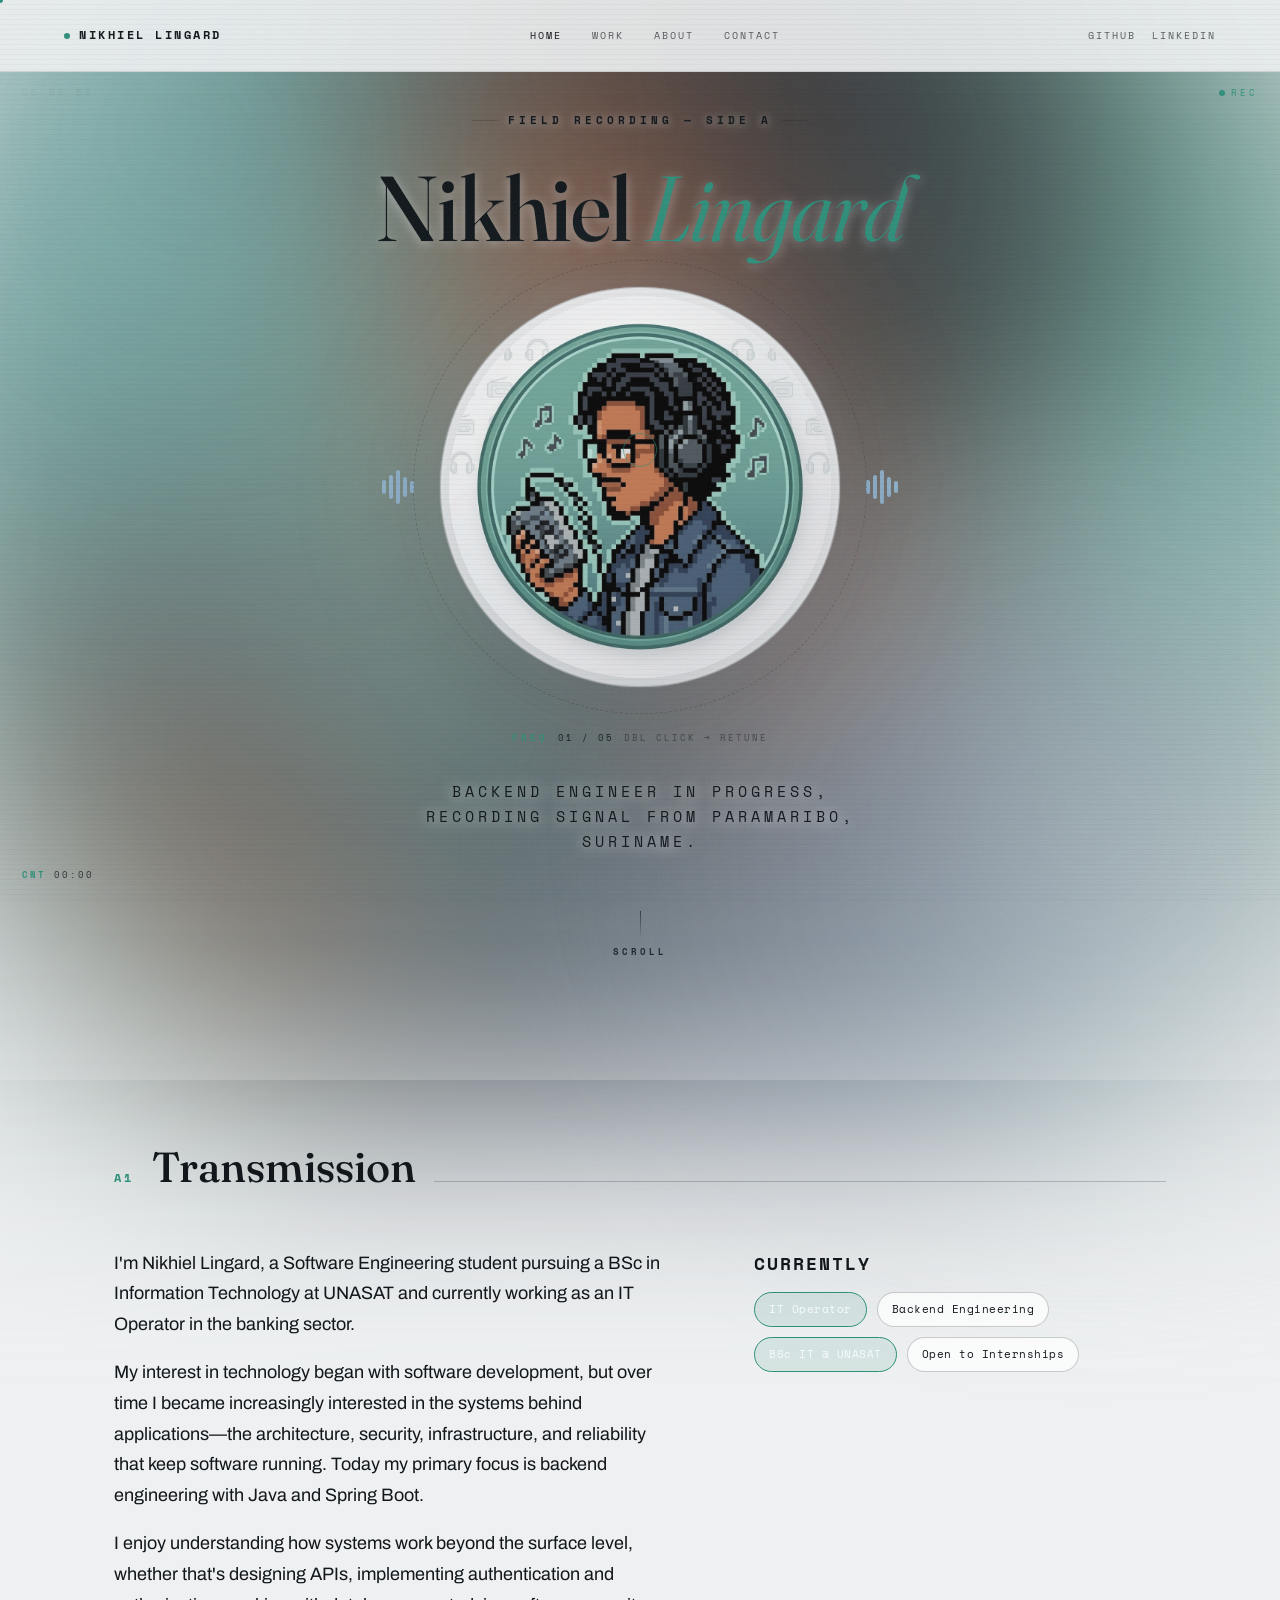
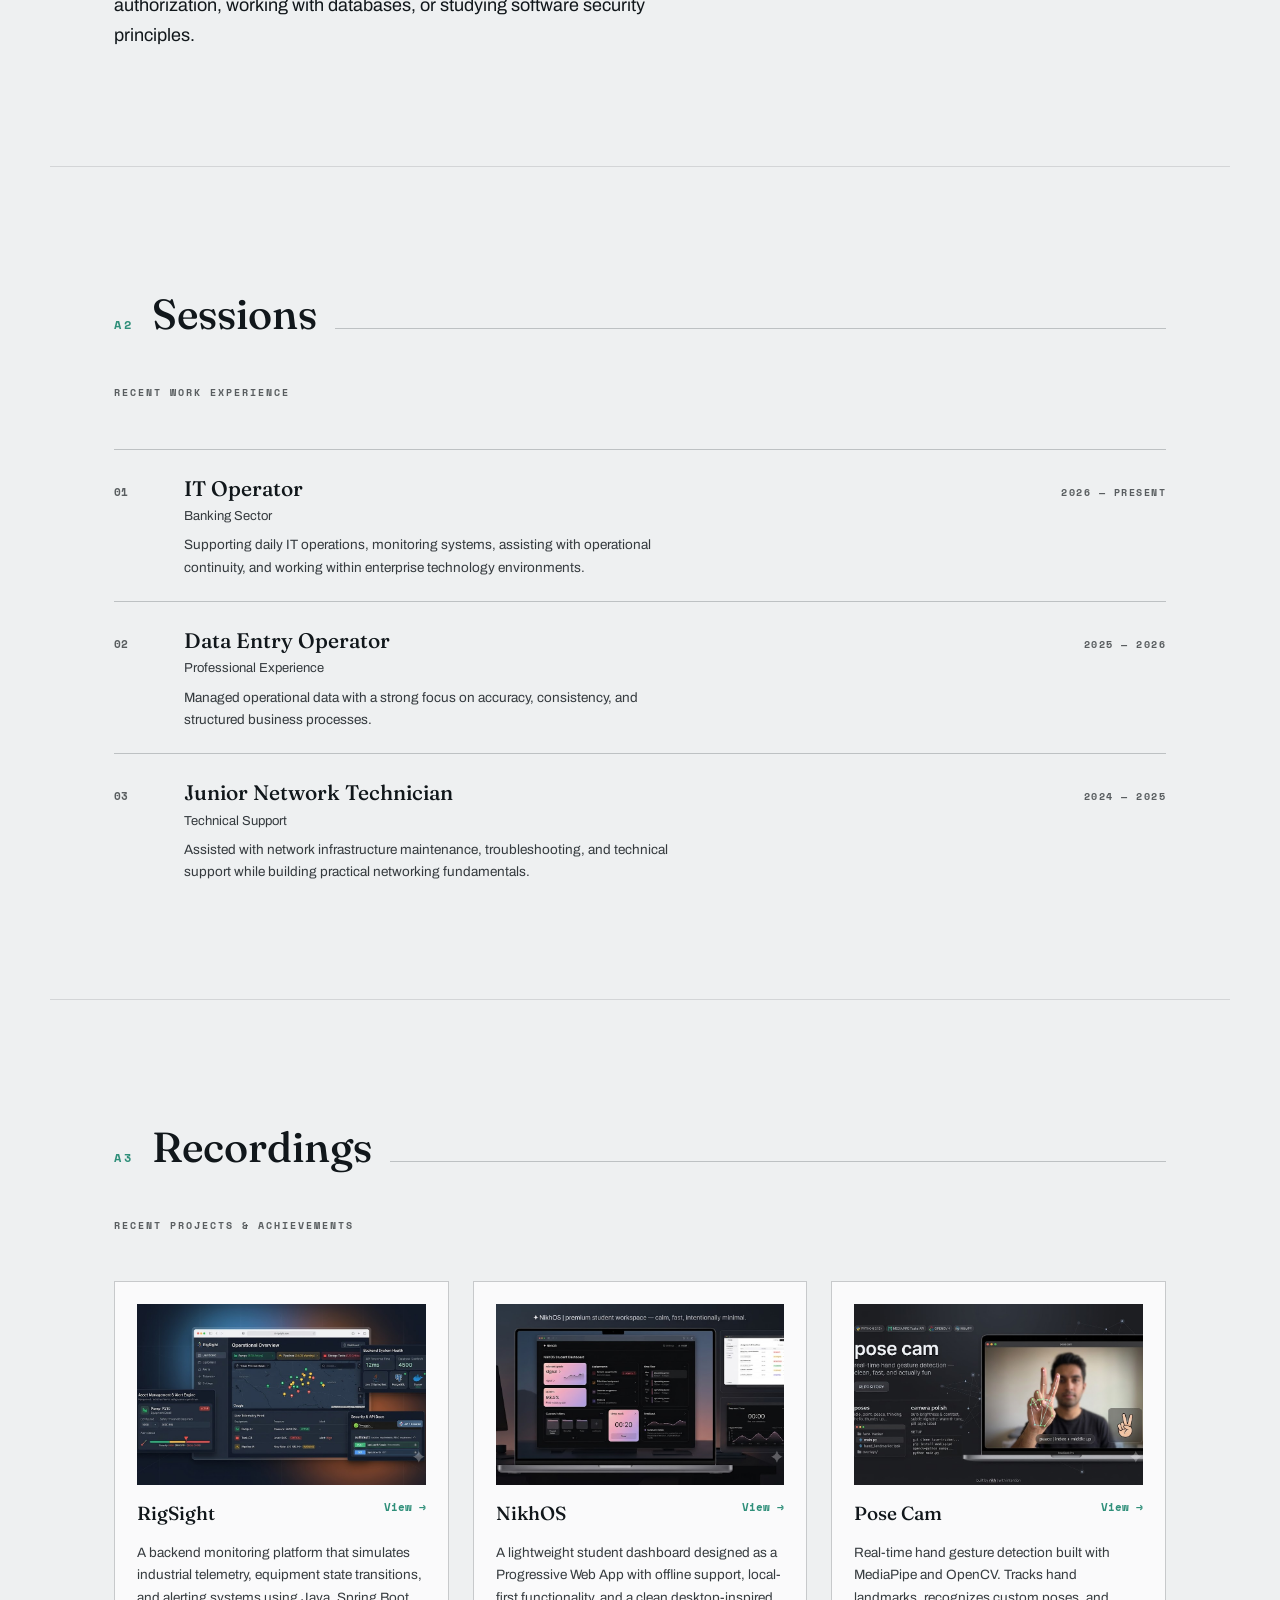
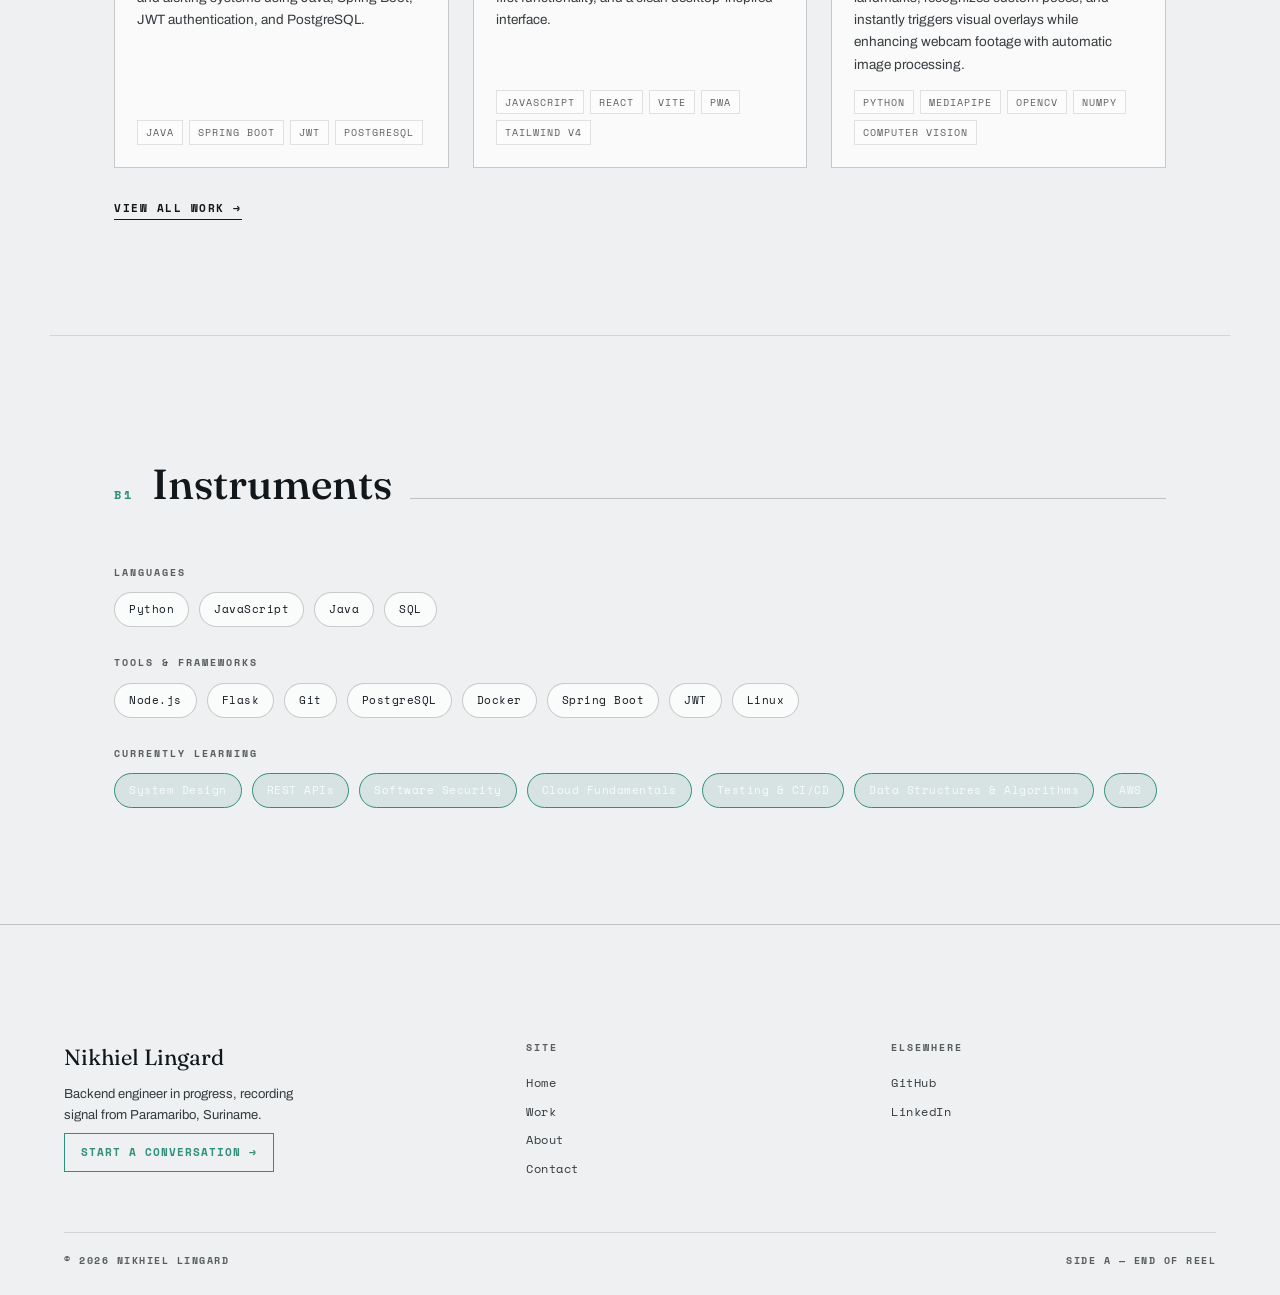
==== index.html @ 2adb82eb "Portfolio v2" ====
<!DOCTYPE html>
<html lang="en">
<head>
  <meta charset="UTF-8" />
  <meta name="viewport" content="width=device-width, initial-scale=1.0" />

  <title>Nikhiel Lingard — Backend Engineer in Progress</title>

  <meta
    name="description"
    content="Portfolio of Nikhiel Lingard — backend engineer in progress, based in Paramaribo, Suriname."
  />

  <!-- Fonts -->
  <link rel="preconnect" href="https://fonts.googleapis.com">
  <link rel="preconnect" href="https://fonts.gstatic.com" crossorigin>

  <link
    href="https://fonts.googleapis.com/css2?family=Fraunces:ital,opsz,wght@0,9..144,350;0,9..144,480;0,9..144,560;1,9..144,400&family=Archivo:wght@400;500;600&family=Space+Mono:wght@400;700&display=swap"
    rel="stylesheet"
  >

  <link rel="icon" type="image/png" href="./img/favicon.png">
  <link rel="icon" href="./img/favicon.ico" sizes="any">
  <link rel="apple-touch-icon" href="./img/favicon.png">

  <meta name="theme-color" content="#2F8F7A">

  <link rel="stylesheet" href="css/main.css">
</head>

<body>

  <!-- Atmosphere -->
  <div class="bg"></div>
  <div class="mist"></div>
  <div class="grain"></div>
  <div class="scanlines"></div>

  <!-- ========================================================
       NAVIGATION
       ======================================================== -->

  <header class="top-panel" id="top-panel">

    <a href="./index.html" class="wordmark" aria-label="Go to homepage">
      <span class="dot"></span>
      Nikhiel Lingard
    </a>

    <nav class="links">
      <a href="index.html" class="active">Home</a>
      <a href="work.html">Work</a>
      <a href="about.html">About</a>
      <a href="contact.html">Contact</a>
    </nav>

    <div class="socials">
      <a
        href="https://github.com/Nikhcodes/"
        target="_blank"
        rel="noopener"
      >
        GitHub
      </a>

      <a
        href="https://www.linkedin.com/in/nikhiel-lingard/"
        target="_blank"
        rel="noopener"
      >
        LinkedIn
      </a>
    </div>

    <button
      class="nav-toggle"
      id="nav-toggle"
      aria-label="Toggle navigation menu"
      aria-expanded="false"
    >
      <span></span>
      <span></span>
    </button>

  </header>


  <!-- ========================================================
       MAIN
       ======================================================== -->

  <main>

    <!-- ======================================================
         HERO
         ====================================================== -->

    <section class="hero">

      <p class="hero-eyebrow">
        Field Recording — Side A
      </p>

      <h1 class="hero-title">
        Nikhiel <em>Lingard</em>
      </h1>

      <div class="hero-stage">

        <!-- Music -->
        <audio id="bg-music" loop preload="metadata">
          <source src="music/music1.mp3" type="audio/mpeg">
        </audio>

        <!-- Floating notes -->
        <div class="music-notes" aria-hidden="true">
          <span class="note">♪</span>
          <span class="note">♫</span>
          <span class="note">♩</span>
          <span class="note">♪</span>
          <span class="note">♫</span>
        </div>

        <!-- Left waveform -->
        <div class="wave left" aria-hidden="true">
          <span></span>
          <span></span>
          <span></span>
          <span></span>
          <span></span>
        </div>

        <!-- Portrait -->
        <div class="hero-frame">
          <div
            class="hero-image"
            role="button"
            tabindex="0"
            aria-label="Play or pause music. Double click to change track."
          ></div>
        </div>

        <!-- Right waveform -->
        <div class="wave right" aria-hidden="true">
          <span></span>
          <span></span>
          <span></span>
          <span></span>
          <span></span>
        </div>

      </div>


      <!-- Frequency indicator -->
      <div class="freq-indicator">

        <span class="freq-label">
          FREQ
        </span>

        <span
          class="freq-value"
          id="freq-value"
        >
          01 / 03
        </span>

        <span class="freq-hint">
          dbl click → retune
        </span>

      </div>


      <p class="hero-sub">
        Backend engineer in progress, recording signal from
        Paramaribo, Suriname.
      </p>


      <a href="#transmission" class="scroll-cue">
        <span class="line"></span>
        Scroll
      </a>

    </section>


    <!-- ======================================================
         A1 — TRANSMISSION
         ====================================================== -->

    <section
      class="reel-section reveal"
      id="transmission"
    >

      <div class="reel-head">

        <span class="reel-num">
          A1
        </span>

        <h2 class="reel-title">
          Transmission
        </h2>

        <span class="rule"></span>

      </div>


      <div class="intro-grid">

        <div class="intro-copy">

          <p>
            I'm Nikhiel Lingard, a Software Engineering student
            pursuing a BSc in Information Technology at UNASAT and
            currently working as an IT Operator in the banking sector.
          </p>

          <p>
            My interest in technology began with software development,
            but over time I became increasingly interested in the systems
            behind applications—the architecture, security, infrastructure,
            and reliability that keep software running. Today my primary
            focus is backend engineering with Java and Spring Boot.
          </p>

          <p>
            I enjoy understanding how systems work beyond the surface
            level, whether that's designing APIs, implementing authentication
            and authorization, working with databases, or studying software
            security principles.
          </p>

        </div>


        <div class="current-status">

          <p class="role-label">
            Currently
          </p>

          <div class="chip-row">

            <span class="chip is-tape">
              IT Operator
            </span>

            <span class="chip">
              Backend Engineering
            </span>

            <span class="chip is-tape">
              BSc IT @ UNASAT
            </span>

            <span class="chip">
              Open to Internships
            </span>

          </div>

        </div>

      </div>

    </section>


    <!-- ======================================================
         A2 — SESSIONS
         ====================================================== -->

    <section
      class="reel-section reveal"
      id="sessions"
    >

      <div class="reel-head">

        <span class="reel-num">
          A2
        </span>

        <h2 class="reel-title">
          Sessions
        </h2>

        <span class="rule"></span>

      </div>

      <p class="reel-lede">
        Recent work experience
      </p>


      <!-- Experience 01 -->

      <div class="session-row">

        <span class="session-code">
          01
        </span>

        <div>

          <h3 class="session-role">
            IT Operator
          </h3>

          <p class="session-org">
            Banking Sector
          </p>

          <p class="session-desc">
            Supporting daily IT operations, monitoring systems,
            assisting with operational continuity, and working
            within enterprise technology environments.
          </p>

        </div>

        <span class="session-meta">
          2026 — Present
        </span>

      </div>


      <!-- Experience 02 -->

      <div class="session-row">

        <span class="session-code">
          02
        </span>

        <div>

          <h3 class="session-role">
            Data Entry Operator
          </h3>

          <p class="session-org">
            Professional Experience
          </p>

          <p class="session-desc">
            Managed operational data with a strong focus on
            accuracy, consistency, and structured business processes.
          </p>

        </div>

        <span class="session-meta">
          2025 — 2026
        </span>

      </div>


      <!-- Experience 03 -->

      <div class="session-row">

        <span class="session-code">
          03
        </span>

        <div>

          <h3 class="session-role">
            Junior Network Technician
          </h3>

          <p class="session-org">
            Technical Support
          </p>

          <p class="session-desc">
            Assisted with network infrastructure maintenance,
            troubleshooting, and technical support while building
            practical networking fundamentals.
          </p>

        </div>

        <span class="session-meta">
          2024 — 2025
        </span>

      </div>

    </section>


    <!-- ======================================================
         A3 — RECORDINGS
         ====================================================== -->

    <section
      class="reel-section reveal"
      id="recordings"
    >

      <div class="reel-head">

        <span class="reel-num">
          A3
        </span>

        <h2 class="reel-title">
          Recordings
        </h2>

        <span class="rule"></span>

      </div>

      <p class="reel-lede">
        Recent projects &amp; achievements
      </p>


      <div class="project-grid">


        <!-- RigSight -->

        <article class="project-card">

          <div class="project-thumb">
            <img
              src="img/rigsight.jpg"
              alt="RigSight project"
              loading="lazy"
            >
          </div>

          <div class="project-top">

            <h3 class="project-title">
              RigSight
            </h3>

            <a
              href="work.html"
              class="project-link"
            >
              View →
            </a>

          </div>

          <p class="project-desc">
            A backend monitoring platform that simulates industrial
            telemetry, equipment state transitions, and alerting
            systems using Java, Spring Boot, JWT authentication,
            and PostgreSQL.
          </p>

          <div class="project-stack">

            <span>Java</span>
            <span>Spring Boot</span>
            <span>JWT</span>
            <span>PostgreSQL</span>

          </div>

        </article>


        <!-- NikhOS -->

        <article class="project-card">

          <div class="project-thumb">
            <img
              src="img/nikhos.jpg"
              alt="NikhOS project"
              loading="lazy"
            >
          </div>

          <div class="project-top">

            <h3 class="project-title">
              NikhOS
            </h3>

            <a
              href="work.html"
              class="project-link"
            >
              View →
            </a>

          </div>

          <p class="project-desc">
            A lightweight student dashboard designed as a Progressive
            Web App with offline support, local-first functionality,
            and a clean desktop-inspired interface.
          </p>

          <div class="project-stack">

            <span>JavaScript</span>
            <span>React</span>
            <span>Vite</span>
            <span>PWA</span>
            <span>Tailwind v4</span>

          </div>

        </article>


        <!-- Pose Cam -->

        <article class="project-card">

          <div class="project-thumb">
            <img
              src="img/posecam.jpg"
              alt="Pose Cam project"
              loading="lazy"
            >
          </div>

          <div class="project-top">

            <h3 class="project-title">
              Pose Cam
            </h3>

            <a
              href="work.html"
              class="project-link"
            >
              View →
            </a>

          </div>

          <p class="project-desc">
            Real-time hand gesture detection built with MediaPipe
            and OpenCV. Tracks hand landmarks, recognizes custom
            poses, and instantly triggers visual overlays while
            enhancing webcam footage with automatic image processing.
          </p>

          <div class="project-stack">

            <span>Python</span>
            <span>MediaPipe</span>
            <span>OpenCV</span>
            <span>NumPy</span>
            <span>Computer Vision</span>

          </div>

        </article>

      </div>


      <a
        href="work.html"
        class="view-all"
      >
        View all work →
      </a>

    </section>


    <!-- ======================================================
         B1 — INSTRUMENTS
         ====================================================== -->

    <section
      class="reel-section reveal"
      id="instruments"
    >

      <div class="reel-head">

        <span class="reel-num">
          B1
        </span>

        <h2 class="reel-title">
          Instruments
        </h2>

        <span class="rule"></span>

      </div>


      <div class="skill-group">

        <h4>
          Languages
        </h4>

        <div class="chip-row">

          <span class="chip">Python</span>
          <span class="chip">JavaScript</span>
          <span class="chip">Java</span>
          <span class="chip">SQL</span>

        </div>

      </div>


      <div class="skill-group">

        <h4>
          Tools &amp; Frameworks
        </h4>

        <div class="chip-row">

          <span class="chip">Node.js</span>
          <span class="chip">Flask</span>
          <span class="chip">Git</span>
          <span class="chip">PostgreSQL</span>
          <span class="chip">Docker</span>
          <span class="chip">Spring Boot</span>
          <span class="chip">JWT</span>
          <span class="chip">Linux</span>

        </div>

      </div>


      <div class="skill-group">

        <h4>
          Currently Learning
        </h4>

        <div class="chip-row">

          <span class="chip is-tape">
            System Design
          </span>

          <span class="chip is-tape">
            REST APIs
          </span>

          <span class="chip is-tape">
            Software Security
          </span>

          <span class="chip is-tape">
            Cloud Fundamentals
          </span>

          <span class="chip is-tape">
            Testing &amp; CI/CD
          </span>

          <span class="chip is-tape">
            Data Structures &amp; Algorithms
          </span>

          <span class="chip is-tape">
            AWS
          </span>

        </div>

      </div>

    </section>

  </main>


  <!-- ========================================================
       FOOTER
       ======================================================== -->

  <footer class="site-footer">

    <div class="footer-grid">

      <div>

        <p class="footer-brand">
          Nikhiel Lingard
        </p>

        <p class="footer-tagline">
          Backend engineer in progress, recording signal from
          Paramaribo, Suriname.
        </p>

        <a
          href="contact.html"
          class="footer-cta"
        >
          Start a conversation →
        </a>

      </div>


      <div class="footer-col">

        <h5>
          Site
        </h5>

        <a href="index.html">Home</a>
        <a href="work.html">Work</a>
        <a href="about.html">About</a>
        <a href="contact.html">Contact</a>

      </div>


      <div class="footer-col">

        <h5>
          Elsewhere
        </h5>

        <a
          href="https://github.com/Nikhcodes/"
          target="_blank"
          rel="noopener"
        >
          GitHub
        </a>

        <a
          href="https://www.linkedin.com/in/nikhiel-lingard/"
          target="_blank"
          rel="noopener"
        >
          LinkedIn
        </a>

      </div>

    </div>


    <div class="footer-fine">

      <span>
        © 2026 Nikhiel Lingard
      </span>

      <span>
        Side A — End of Reel
      </span>

    </div>

  </footer>


  <script src="js/main.js"></script>

</body>
</html>
---- css/main.css ----
/* ============================================================
   NIKHIEL LINGARD — PORTFOLIO
   "Field Recordings"

   Shared design system + Home page styling.
   ============================================================ */


/* ============================================================
   1. RESET
   ============================================================ */

*,
*::before,
*::after {
  margin: 0;
  padding: 0;
  box-sizing: border-box;
}

html {
  scroll-behavior: smooth;
}

@media (prefers-reduced-motion: reduce) {

  html {
    scroll-behavior: auto;
  }

  *,
  *::before,
  *::after {
    animation-duration: 0.01ms !important;
    animation-iteration-count: 1 !important;
    transition-duration: 0.01ms !important;
    scroll-behavior: auto !important;
  }

}


/* ============================================================
   2. DESIGN TOKENS
   ============================================================ */

:root {

  --paper: #EEF0F1;
  --paper-deep: #E3E7E9;

  --paper-glass: rgba(238, 240, 241, 0.92);

  --ink: #11171B;
--ink-soft: rgba(17, 23, 27, 0.84);
--ink-faint: rgba(17, 23, 27, 0.68);

  --fog: #B7C4CC;

  --haze: #8FB0C9;
  --haze-soft: rgba(143, 176, 201, 0.20);

  --tape: #2F8F7A;
  --tape-soft: rgba(47, 143, 122, 0.12);

  --line: rgba(22, 28, 32, 0.12);
  --line-strong: rgba(22, 28, 32, 0.22);

  --ink-inverse: #F7FAFC;
  --ink-inverse-soft: #DCE6EE;
  --ink-inverse-faint: #B8C6D3;

  --f-display: 'Fraunces', 'Georgia', serif;
  --f-body: 'Archivo', 'Helvetica Neue', sans-serif;
  --f-mono: 'Space Mono', 'Courier New', monospace;

  --gutter: clamp(20px, 5vw, 64px);
  --section-y: clamp(56px, 9vw, 116px);

  --nav-h: 72px;

  --content-w: 1180px;
}


/* ============================================================
   3. BASE
   ============================================================ */

body {

  font-family: var(--f-body);

  color: var(--ink);

  background: var(--paper);

  overflow-x: hidden;

  line-height: 1.55;

  -webkit-font-smoothing: antialiased;
}

img {

  max-width: 100%;

  display: block;
}

a {

  color: inherit;

  text-decoration: none;
}

::selection {

  background: var(--haze);

  color: var(--ink);
}

a:focus-visible,
button:focus-visible,
input:focus-visible,
textarea:focus-visible {

  outline: 2px solid var(--tape);

  outline-offset: 3px;
}


/* ============================================================
   4. ATMOSPHERE
   ============================================================ */

.grain {

  position: fixed;

  inset: -30px;

  z-index: 200;

  pointer-events: none;

  opacity: 0.055;

  background-image: url("data:image/svg+xml,<svg xmlns='http://www.w3.org/2000/svg' width='200' height='200'><filter id='n'><feTurbulence type='fractalNoise' baseFrequency='0.88' numOctaves='4' stitchTiles='stitch'/><feColorMatrix type='saturate' values='0'/></filter><rect width='100%25' height='100%25' filter='url(%23n)'/></svg>");

  background-size: 180px 180px;

  animation: grain-shift 0.3s steps(4) infinite;
}

@keyframes grain-shift {

  0% {
    transform: translate(0, 0);
  }

  25% {
    transform: translate(-9px, 7px);
  }

  50% {
    transform: translate(7px, -9px);
  }

  75% {
    transform: translate(-5px, 11px);
  }

}


.scanlines {

  position: fixed;

  inset: 0;

  z-index: 199;

  pointer-events: none;

  background:
    repeating-linear-gradient(
      to bottom,
      transparent 0px,
      transparent 4px,
      rgba(0, 0, 0, 0.022) 4px,
      rgba(0, 0, 0, 0.022) 5px
    );
}


.bg {

  position: fixed;

  inset: 0;

  z-index: 0;

  background: url("../img/hero.jpg");

  background-size: cover;

  background-position: center;

  filter:
    blur(90px)
    brightness(0.94)
    saturate(0.9);

  transform: scale(1.4);
}


.mist {

  position: fixed;

  inset: -20%;

  z-index: 1;

  pointer-events: none;
}

.mist::before,
.mist::after {

  content: "";

  position: absolute;

  width: 70%;
  height: 70%;

  border-radius: 50%;

  filter: blur(70px);
}

.mist::before {

  top: -10%;
  left: -10%;

  background:
    radial-gradient(
      circle,
      var(--haze-soft) 0%,
      transparent 70%
    );

  animation: drift-a 38s ease-in-out infinite alternate;
}

.mist::after {

  bottom: -15%;
  right: -10%;

  background:
    radial-gradient(
      circle,
      rgba(238, 240, 241, 0.5) 0%,
      transparent 70%
    );

  animation: drift-b 46s ease-in-out infinite alternate;
}

.mist {
  background:
    linear-gradient(
      180deg,
      rgba(238, 240, 241, 0.10),
      rgba(238, 240, 241, 0.22)
    );
}

@keyframes drift-a {

  0% {
    transform: translate(0, 0) scale(1);
  }

  100% {
    transform: translate(6%, 4%) scale(1.08);
  }

}

@keyframes drift-b {

  0% {
    transform: translate(0, 0) scale(1);
  }

  100% {
    transform: translate(-5%, -6%) scale(1.05);
  }

}


/* ============================================================
   5. NAVIGATION
   ============================================================ */

.top-panel {

  position: fixed;

  top: 0;
  left: 0;

  width: 100%;

  height: var(--nav-h);

  display: flex;

  justify-content: space-between;

  align-items: center;

  padding: 0 var(--gutter);

  background: var(--paper-glass);

  backdrop-filter: blur(20px) saturate(1.1);

  border-bottom: 1px solid var(--line);

  z-index: 100;
}

.top-panel .wordmark {

  font-family: var(--f-mono);

  font-weight: 700;

  font-size: 12px;

  letter-spacing: 2.5px;

  text-transform: uppercase;

  display: flex;

  align-items: center;

  gap: 9px;
}

.top-panel .wordmark .dot {

  width: 6px;
  height: 6px;

  border-radius: 50%;

  background: var(--tape);

  flex-shrink: 0;
}


.top-panel nav.links {

  display: flex;

  gap: 30px;
}


.top-panel .socials {

  display: flex;

  gap: 16px;
}


.top-panel .links a,
.top-panel .socials a {

  font-family: var(--f-mono);

  font-size: 10px;

  letter-spacing: 2px;

  text-transform: uppercase;

  opacity: 0.68;

  transition: opacity 0.2s ease;

  position: relative;
}


.top-panel .links a::after {

  content: "";

  position: absolute;

  left: 0;

  bottom: -4px;

  width: 100%;

  height: 1px;

  background: var(--tape);

  transform: scaleX(0);

  transform-origin: left;

  transition: transform 0.25s ease;
}


.top-panel .links a:hover,
.top-panel .links a.active,
.top-panel .socials a:hover {

  opacity: 1;
}


.top-panel .links a:hover::after,
.top-panel .links a.active::after {

  transform: scaleX(1);
}


/* Mobile button */

.nav-toggle {

  display: none;

  width: 34px;
  height: 34px;

  background: none;

  border: none;

  cursor: pointer;

  position: relative;

  z-index: 101;
}

.nav-toggle span {

  position: absolute;

  left: 6px;
  right: 6px;

  height: 1px;

  background: var(--ink);

  transition:
    transform 0.25s ease,
    opacity 0.25s ease;
}

.nav-toggle span:nth-child(1) {
  top: 13px;
}

.nav-toggle span:nth-child(2) {
  top: 20px;
}

.nav-toggle.open span:nth-child(1) {

  transform:
    translateY(7px)
    rotate(45deg);
}

.nav-toggle.open span:nth-child(2) {

  transform:
    translateY(-7px)
    rotate(-45deg);
}


/* ============================================================
   6. HERO
   ============================================================ */

.hero {

  position: relative;

  z-index: 5;

  min-height: 100svh;

  display: flex;

  flex-direction: column;

  align-items: center;

  justify-content: center;

  gap: clamp(20px, 3vw, 34px);

  padding:
    calc(var(--nav-h) + 40px)
    var(--gutter)
    60px;

  text-align: center;
}


.hero-eyebrow,
.hero-sub {

  font-family: var(--f-mono);

  font-size: 11px;

  font-weight: 700;

  letter-spacing: 4px;

  text-transform: uppercase;

  color: var(--ink);

  display: flex;

  align-items: center;

  gap: 10px;

  text-shadow:
    0 1px 8px rgba(238, 240, 241, 0.65),
    0 1px 2px rgba(22, 28, 32, 0.10);
}


.hero-eyebrow::before,
.hero-eyebrow::after {

  content: "";

  width: 26px;

  height: 1px;

  background: var(--line-strong);
}


.hero-title {

  font-family: var(--f-display);

  font-weight: 480;

  font-size: clamp(40px, 8vw, 92px);

  line-height: 0.98;

  letter-spacing: -0.01em;

  color: var(--ink);

  text-shadow:
    0 2px 12px rgba(238, 240, 241, 0.45),
    0 1px 2px rgba(22, 28, 32, 0.12);
}


.hero-title em {

  font-style: italic;

  font-weight: 350;

  color: var(--tape);
}


/* ============================================================
   HERO STAGE
   ============================================================ */

.hero-stage {

  position: relative;

  display: flex;

  align-items: center;

  justify-content: center;

  gap: clamp(10px, 3vw, 26px);
}


.hero-frame {

  width: clamp(200px, 34vw, 400px);

  height: clamp(200px, 34vw, 400px);

  background: rgba(255, 255, 255, 0.92);

  backdrop-filter: blur(40px) saturate(0.6);

  border-radius: 50%;

  border: 1px solid var(--line-strong);

  position: relative;

  flex-shrink: 0;

  box-shadow:
    0 0 1px rgba(255, 255, 255, 0.9),
    0 0 50px rgba(143, 176, 201, 0.14),
    0 0 130px rgba(143, 176, 201, 0.08);
}


.hero-frame::before {

  content: "";

  position: absolute;

  inset: -70px;

  border-radius: 50%;

  z-index: -1;

  background:
    radial-gradient(
      circle,
      rgba(143,176,201,0.32) 0%,
      rgba(143,176,201,0.14) 40%,
      transparent 72%
    );

  filter: blur(55px);
}


.hero-image {

  cursor: pointer;

  position: absolute;

  inset: 8px;

  background-image: url("../img/hero.jpg");

  background-size: cover;

  background-position: center;

  border-radius: 50%;

  filter:
    saturate(0.7)
    contrast(0.92);

  box-shadow:
    0 30px 90px rgba(22, 28, 32, 0.22);

  transition:
    filter 0.15s ease,
    transform 0.15s ease;
}

.hero-image:hover {

  transform: scale(1.008);
}


/* ============================================================
   WAVEFORM
   ============================================================ */

.wave {

  display: flex;

  align-items: center;

  gap: 3px;
}

.wave span {

  width: 4px;

  border-radius: 2px;

  background: var(--haze);

  animation:
    sound 1.2s infinite ease-in-out;
}

.wave span:nth-child(1) {

  height: 14px;

  animation-delay: 0s;
}

.wave span:nth-child(2) {

  height: 24px;

  animation-delay: 0.1s;
}

.wave span:nth-child(3) {

  height: 34px;

  animation-delay: 0.2s;
}

.wave span:nth-child(4) {

  height: 20px;

  animation-delay: 0.3s;
}

.wave span:nth-child(5) {

  height: 12px;

  animation-delay: 0.4s;
}


@keyframes sound {

  0%,
  100% {

    transform: scaleY(0.45);

    opacity: 0.5;
  }

  50% {

    transform: scaleY(1.5);

    opacity: 1;
  }

}


@media (max-width: 640px) {

  .wave {
    display: none;
  }

}


/* ============================================================
   FLOATING MUSIC NOTES
   ============================================================ */

.music-notes {

  position: absolute;

  inset: -60px;

  pointer-events: none;

  z-index: 10;
}

.music-notes .note {

  position: absolute;

  font-size: 16px;

  color: var(--tape);

  opacity: 0;

  animation:
    float-note 6s infinite ease-in-out;

  filter: blur(0.2px);
}


.music-notes .note:nth-child(1) {

  left: 10%;
  top: 70%;

  animation-delay: 0s;
}

.music-notes .note:nth-child(2) {

  left: 25%;
  top: 20%;

  animation-delay: 1s;
}

.music-notes .note:nth-child(3) {

  left: 50%;
  top: 80%;

  animation-delay: 2s;
}

.music-notes .note:nth-child(4) {

  left: 70%;
  top: 25%;

  animation-delay: 3s;
}

.music-notes .note:nth-child(5) {

  left: 85%;
  top: 60%;

  animation-delay: 4s;
}


@keyframes float-note {

  0% {

    transform:
      translateY(20px)
      scale(0.9);

    opacity: 0;
  }

  25% {

    opacity: 0.6;
  }

  50% {

    transform:
      translateY(-20px)
      scale(1.05);

    opacity: 0.9;
  }

  100% {

    transform:
      translateY(-60px)
      scale(1.2);

    opacity: 0;
  }

}


/* ============================================================
   FREQUENCY
   ============================================================ */

.freq-indicator {

  margin-top: 10px;

  font-family: var(--f-mono);

  font-size: 9px;

  letter-spacing: 2px;

  text-transform: uppercase;

  color: var(--ink-soft);

  display: flex;

  align-items: center;

  gap: 10px;

  justify-content: center;

  opacity: 0.9;
}


.freq-label {

  color: var(--tape);

  letter-spacing: 3px;

  font-weight: 700;
}


.freq-value {

  color: var(--ink);
}


.freq-hint {

  opacity: 0.65;
}


@media (max-width: 640px) {

  .freq-hint {
    display: none;
  }

}


/* ============================================================
   HERO SUBTITLE
   ============================================================ */

.hero-sub {

  max-width: 480px;

  font-size: 15px;

  line-height: 1.65;

  font-weight: 500;

  color: var(--ink);

  text-shadow:
    0 1px 14px rgba(238, 240, 241, 0.9);
}


/* ============================================================
   SCROLL CUE
   ============================================================ */

.scroll-cue {

  margin-top: clamp(10px, 2vw, 24px);

  display: flex;

  flex-direction: column;

  align-items: center;

  gap: 8px;

  font-family: var(--f-mono);

  font-size: 9px;

  font-weight: 700;

  letter-spacing: 3px;

  text-transform: uppercase;

  color: var(--ink-soft);
}


.scroll-cue .line {

  width: 1px;

  height: 26px;

  background:
    linear-gradient(
      to bottom,
      var(--ink-faint),
      transparent
    );

  animation:
    cue-pulse 2s ease-in-out infinite;
}


@keyframes cue-pulse {

  0%,
  100% {

    transform: scaleY(0.7);

    opacity: 0.5;
  }

  50% {

    transform: scaleY(1);

    opacity: 1;
  }

}


/* ============================================================
   VHS OVERLAYS
   ============================================================ */

.vhs-timestamp {

  position: fixed;

  top: calc(var(--nav-h) + 14px);

  left: 22px;

  font-family: var(--f-mono);

  font-size: 9px;

  letter-spacing: 3px;

  color: var(--ink-faint);

  z-index: 50;

  pointer-events: none;

  mix-blend-mode: difference;

  opacity: 0.6;
}


.rec-indicator {

  position: fixed;

  top: calc(var(--nav-h) + 14px);

  right: 22px;

  display: flex;

  align-items: center;

  gap: 6px;

  font-family: var(--f-mono);

  font-size: 9px;

  letter-spacing: 3px;

  color: var(--tape);

  z-index: 50;

  text-transform: uppercase;
}


.rec-dot {

  width: 6px;
  height: 6px;

  border-radius: 50%;

  background: var(--tape);

  animation:
    rec-blink 2.2s ease-in-out infinite;
}


@keyframes rec-blink {

  0%,
  100% {
    opacity: 1;
  }

  46%,
  54% {
    opacity: 0.08;
  }

}


@media (max-width: 640px) {

  .vhs-timestamp,
  .rec-indicator {
    display: none;
  }

}


/* ============================================================
   SECTION SCAFFOLDING
   ============================================================ */

.reel-section {

  position: relative;

  z-index: 5;

  max-width: var(--content-w);

  margin: 0 auto;

  padding:
    var(--section-y)
    var(--gutter);
}


.reel-section + .reel-section {

  border-top: 1px solid var(--line);
}


.reel-head {

  display: flex;

  align-items: baseline;

  gap: 18px;

  margin-bottom:
    clamp(28px, 5vw, 48px);
}


.reel-num {

  font-family: var(--f-mono);

  font-size: 12px;

  font-weight: 700;

  letter-spacing: 3px;

  color: var(--tape);

  flex-shrink: 0;
}


.reel-title {

  font-family: var(--f-display);

  font-weight: 500;

  font-size:
    clamp(26px, 3.6vw, 42px);

  color: var(--ink);
}


.reel-head .rule {

  flex: 1;

  height: 1px;

  background: var(--line-strong);
}


.reel-lede {

  font-family: var(--f-mono);

  font-size: 10px;

  font-weight: 700;

  letter-spacing: 2px;

  text-transform: uppercase;

  color: var(--ink-faint);

  margin-top: -10px;

  margin-bottom:
    clamp(28px, 5vw, 48px);
}


/* ============================================================
   REVEAL
   ============================================================ */

.reveal {

  opacity: 0;

  transform: translateY(22px);

  transition:
    opacity 0.7s ease,
    transform 0.7s ease;
}


.reveal.is-visible {

  opacity: 1;

  transform: translateY(0);
}


/* ============================================================
   TRANSMISSION
   ============================================================ */

.intro-grid {

  display: grid;

  grid-template-columns: 1.4fr 1fr;

  gap:
    clamp(32px, 5vw, 72px);

  align-items: start;
}


.intro-grid p {

  font-size:
    clamp(15px, 1.6vw, 18px);

  line-height: 1.7;

  color: var(--ink);

  max-width: 56ch;
}


.intro-grid p + p {

  margin-top: 18px;
}


.role-label {

  font-family: var(--f-mono);

  font-size: 10px;

  font-weight: 700;

  letter-spacing: 2px;

  text-transform: uppercase;

  color: var(--ink-faint);

  margin-bottom: 14px;
}


.chip-row {

  display: flex;

  flex-wrap: wrap;

  gap: 10px;
}


.chip {

  font-family: var(--f-mono);

  font-size: 11px;

  letter-spacing: 0.5px;

  padding: 8px 14px;

  border: 1px solid var(--line-strong);

  border-radius: 100px;

  color: var(--ink);

  background:
    rgba(255, 255, 255, 0.72);

  white-space: nowrap;
}


.chip.is-tape {

  border-color: var(--tape);

  color: var(--ink-inverse);

  background: var(--tape-soft);
}


@media (max-width: 820px) {

  .intro-grid {
    grid-template-columns: 1fr;
  }

}


/* ============================================================
   SESSIONS
   ============================================================ */

.session-row {

  display: grid;

  grid-template-columns: 48px 1fr auto;

  gap: 22px;

  align-items: baseline;

  padding: 22px 0;

  border-top: 1px solid var(--line-strong);
}


.session-row:last-child {

  padding-bottom: 0;
}


.session-code {

  font-family: var(--f-mono);

  font-size: 11px;

  font-weight: 700;

  color: var(--ink-faint);
}


.session-role {

  font-family: var(--f-display);

  font-size:
    clamp(17px, 2vw, 21px);

  font-weight: 500;

  color: var(--ink);
}


.session-org {

  font-family: var(--f-body);

  font-size: 13px;

  color: var(--ink-soft);

  margin-top: 2px;
}


.session-desc {

  font-size: 13.5px;

  line-height: 1.65;

  color: var(--ink-soft);

  margin-top: 8px;

  max-width: 64ch;
}


.session-meta {

  font-family: var(--f-mono);

  font-size: 10px;

  font-weight: 700;

  letter-spacing: 1.5px;

  text-transform: uppercase;

  color: var(--ink-faint);

  white-space: nowrap;
}


@media (max-width: 640px) {

  .session-row {

    grid-template-columns: 1fr;

    gap: 6px;
  }

  .session-meta {

    order: -1;
  }

}


/* ============================================================
   RECORDINGS
   ============================================================ */

.project-grid {

  display: grid;

  grid-template-columns:
    repeat(
      auto-fit,
      minmax(260px, 1fr)
    );

  gap: 24px;
}


.project-card {

  position: relative;

  border: 1px solid var(--line-strong);

  background:
    rgba(255, 255, 255, 0.68);

  padding: 22px;

  display: flex;

  flex-direction: column;

  gap: 14px;

  transition:
    border-color 0.25s ease,
    transform 0.25s ease,
    background 0.25s ease,
    box-shadow 0.25s ease;
}


.project-card:hover {

  border-color: var(--haze);

  background:
    rgba(255, 255, 255, 0.88);

  transform: translateY(-4px);

  box-shadow:
    0 16px 40px rgba(22, 28, 32, 0.08);
}


.project-thumb {

  position: relative;

  overflow: hidden;

  background:
    linear-gradient(
      135deg,
      var(--paper-deep),
      var(--fog)
    );
}


.project-thumb img {

  width: 100%;

  aspect-ratio: 16 / 10;

  object-fit: cover;

  display: block;

  transition:
    transform 0.4s ease,
    filter 0.4s ease;
}


.project-card:hover
.project-thumb img {

  transform: scale(1.025);

  filter:
    saturate(0.9)
    contrast(1.02);
}


.project-top {

  display: flex;

  justify-content: space-between;

  align-items: flex-start;

  gap: 12px;
}


.project-title {

  font-family: var(--f-display);

  font-size: 19px;

  font-weight: 500;

  color: var(--ink);
}


.project-link {

  font-family: var(--f-mono);

  font-size: 11px;

  font-weight: 700;

  color: var(--tape);

  flex-shrink: 0;

  transition:
    transform 0.2s ease;

  display: inline-block;
}


.project-card:hover
.project-link {

  transform: translateX(3px);
}


.project-desc {

  font-size: 13.5px;

  line-height: 1.65;

  color: var(--ink-soft);

  flex: 1;
}


.project-stack {

  display: flex;

  flex-wrap: wrap;

  gap: 6px;
}


.project-stack span {

  font-family: var(--f-mono);

  font-size: 9.5px;

  letter-spacing: 1px;

  text-transform: uppercase;

  color: var(--ink-faint);

  border: 1px solid var(--line);

  padding: 4px 8px;

  background:
    rgba(255, 255, 255, 0.35);
}


.view-all {

  margin-top: 32px;

  display: inline-flex;

  align-items: center;

  gap: 8px;

  font-family: var(--f-mono);

  font-size: 11px;

  font-weight: 700;

  letter-spacing: 1.5px;

  text-transform: uppercase;

  color: var(--ink);

  border-bottom: 1px solid var(--ink);

  padding-bottom: 2px;

  transition:
    gap 0.2s ease,
    color 0.2s ease,
    border-color 0.2s ease;
}


.view-all:hover {

  gap: 13px;

  color: var(--tape);

  border-color: var(--tape);
}


/* ============================================================
   INSTRUMENTS
   ============================================================ */

.skill-group + .skill-group {

  margin-top: 28px;
}


.skill-group h4 {

  font-family: var(--f-mono);

  font-size: 10px;

  font-weight: 700;

  letter-spacing: 2px;

  text-transform: uppercase;

  color: var(--ink-faint);

  margin-bottom: 12px;
}


/* ============================================================
   FOOTER
   ============================================================ */

.site-footer {

  position: relative;

  z-index: 5;

  border-top: 1px solid var(--line-strong);

  background: var(--paper-glass);

  backdrop-filter: blur(20px);

  padding:
    var(--section-y)
    var(--gutter)
    28px;
}


.footer-grid {

  max-width: var(--content-w);

  margin: 0 auto;

  display: grid;

  grid-template-columns:
    1.3fr 1fr 1fr;

  gap: 40px;
}


.footer-brand {

  font-family: var(--f-display);

  font-size: 22px;

  margin-bottom: 10px;
}


.footer-tagline {

  font-size: 13px;

  line-height: 1.6;

  color: var(--ink-soft);

  max-width: 34ch;
}


.footer-col h5 {

  font-family: var(--f-mono);

  font-size: 10px;

  font-weight: 700;

  letter-spacing: 2px;

  text-transform: uppercase;

  color: var(--ink-faint);

  margin-bottom: 14px;
}


.footer-col a {

  display: block;

  font-family: var(--f-mono);

  font-size: 12px;

  letter-spacing: 0.5px;

  color: var(--ink-soft);

  padding: 5px 0;

  transition:
    color 0.2s ease,
    padding-left 0.2s ease;
}


.footer-col a:hover {

  color: var(--tape);

  padding-left: 4px;
}


.footer-cta {

  display: inline-flex;

  align-items: center;

  gap: 8px;

  font-family: var(--f-mono);

  font-size: 11px;

  font-weight: 700;

  letter-spacing: 1px;

  text-transform: uppercase;

  color: var(--tape);

  border: 1px solid var(--tape);

  padding: 10px 16px;

  margin-top: 8px;

  transition:
    background 0.2s ease,
    color 0.2s ease;
}


.footer-cta:hover {

  background: var(--tape);

  color: var(--paper);
}


.footer-fine {

  max-width: var(--content-w);

  margin: 48px auto 0;

  padding-top: 20px;

  border-top: 1px solid var(--line);

  display: flex;

  justify-content: space-between;

  flex-wrap: wrap;

  gap: 10px;

  font-family: var(--f-mono);

  font-size: 9.5px;

  font-weight: 700;

  letter-spacing: 1.5px;

  text-transform: uppercase;

  color: var(--ink-faint);
}


@media (max-width: 820px) {

  .footer-grid {

    grid-template-columns: 1fr;

    gap: 28px;
  }

}


/* ============================================================
   MOBILE NAV
   ============================================================ */

@media (max-width: 760px) {

  .nav-toggle {

    display: block;
  }


  .top-panel .socials {

    display: none;
  }


  .top-panel .links {

    position: fixed;

    inset: 0;

    height: 100svh;

    width: 100%;

    background: var(--paper);

    flex-direction: column;

    align-items: center;

    justify-content: center;

    gap: 28px;

    z-index: 99;

    opacity: 0;

    pointer-events: none;

    transform: translateY(-8px);

    transition:
      opacity 0.3s ease,
      transform 0.3s ease;
  }


  .top-panel.nav-open .links {

    opacity: 1;

    pointer-events: auto;

    transform: translateY(0);
  }


  .top-panel .links a {

    font-size: 16px;

    opacity: 0.75;
  }

}


/* ============================================================
   MOBILE READABILITY
   ============================================================ */

@media (max-width: 600px) {

  .hero {

    padding-top:
      calc(var(--nav-h) + 30px);

    padding-bottom: 45px;

    gap: 22px;
  }


  .hero-eyebrow {

    font-size: 9px;

    letter-spacing: 2.5px;
  }


  .hero-title {

    font-size:
      clamp(42px, 14vw, 68px);
  }


  .hero-sub {

    max-width: 340px;

    font-size: 14px;

    line-height: 1.65;
  }


  .reel-section {

    padding:
      70px
      var(--gutter);
  }


  .reel-head {

    gap: 12px;
  }


  .reel-title {

    font-size: 30px;
  }


  .intro-grid p {

    font-size: 15px;

    line-height: 1.7;
  }


  .project-card {

    padding: 18px;
  }


  .project-desc {

    font-size: 13px;

    line-height: 1.65;
  }


  .chip {

    font-size: 10px;

    padding:
      7px 11px;
  }


  .outro-grid {
    grid-template-columns: 1fr;
  }

}


/* ============================================================
   7. SIGNATURE INTERACTION LAYER
   New for this pass: a CRT power-on flash, a custom tape-reel
   cursor, a scroll-driven tape counter, chromatic "tracking
   error" glitches, magnetic CTAs, and staggered reveals — all
   tied to the existing Field Recordings / VHS concept.
   ============================================================ */

/* ---- CRT boot flash (plays once, removes itself) ---- */

.crt-boot {

  position: fixed;

  inset: 0;

  z-index: 500;

  pointer-events: none;

  background: var(--ink);

  transform-origin: center;

  animation: crt-on 0.7s cubic-bezier(0.4, 0, 0.2, 1) forwards;
}

@keyframes crt-on {

  0% {
    opacity: 1;
    transform: scaleY(1);
  }

  55% {
    opacity: 1;
    transform: scaleY(0.01);
  }

  100% {
    opacity: 0;
    transform: scaleY(0.01);
  }

}


/* ---- Custom cursor ---- */

.cursor-dot,
.cursor-ring {

  position: fixed;

  top: 0;
  left: 0;

  pointer-events: none;

  z-index: 400;

  will-change: transform;
}

.cursor-dot {

  width: 6px;
  height: 6px;

  margin: -3px 0 0 -3px;

  border-radius: 50%;

  background: var(--tape);
}

.cursor-ring {

  width: 34px;
  height: 34px;

  margin: -17px 0 0 -17px;

  border-radius: 50%;

  border: 1px solid var(--tape);

  opacity: 0.55;

  transition:
    width 0.2s ease,
    height 0.2s ease,
    margin 0.2s ease,
    opacity 0.2s ease,
    border-color 0.2s ease;
}

.cursor-ring.is-hover {

  width: 54px;
  height: 54px;

  margin: -27px 0 0 -27px;

  opacity: 0.9;

  border-color: var(--haze);
}

body.cursor-active,
body.cursor-active a,
body.cursor-active button,
body.cursor-active .hero-image {

  cursor: none;
}

@media (max-width: 760px), (pointer: coarse) {

  .cursor-dot,
  .cursor-ring {
    display: none;
  }

}


/* ---- Tape counter ---- */

.tape-counter {

  position: fixed;

  bottom: 18px;

  left: 22px;

  z-index: 50;

  display: flex;

  align-items: baseline;

  gap: 8px;

  font-family: var(--f-mono);

  font-size: 9px;

  letter-spacing: 2px;

  text-transform: uppercase;

  color: var(--ink-faint);

  pointer-events: none;
}

.tape-counter-label {

  color: var(--tape);

  font-weight: 700;
}

.tape-counter-value {

  color: var(--ink-soft);

  font-variant-numeric: tabular-nums;
}

@media (max-width: 760px) {

  .tape-counter {
    display: none;
  }

}


/* ---- REC toggle ---- */

.rec-indicator {

  cursor: pointer;
}

.rec-indicator.is-paused {

  color: var(--ink-faint);
}

.rec-indicator.is-paused .rec-dot {

  animation: none;

  opacity: 0.25;
}


/* ---- Glitch nav labels (RGB tracking-error split) ---- */

.top-panel .links a::before,
.top-panel .links a::after {

  content: attr(data-label);

  position: absolute;

  left: 0;
  top: 0;

  opacity: 0;

  pointer-events: none;
}

.top-panel .links a:hover::before {

  color: #FF3B3B;

  opacity: 0.5;

  transform: translate(-1.5px, 0);

  animation: glitch-shift 0.4s steps(2, jump-none) infinite;
}

.top-panel .links a:hover::after {

  color: #2FD0FF;

  opacity: 0.5;

  transform: translate(1.5px, 0);

  animation: glitch-shift 0.4s steps(2, jump-none) infinite reverse;
}

@keyframes glitch-shift {

  0%,
  100% {
    clip-path: inset(0 0 60% 0);
  }

  50% {
    clip-path: inset(60% 0 0 0);
  }

}


/* ---- Hero: reel ring + drop-in ---- */

.hero-frame {

  opacity: 0;

  transform: scale(0.92) rotate(-5deg);

  animation: hero-drop 0.9s cubic-bezier(0.16, 1, 0.3, 1) 0.25s forwards;
}

@keyframes hero-drop {

  to {
    opacity: 1;
    transform: none;
  }

}

.hero-frame::after {

  content: "";

  position: absolute;

  inset: -28px;

  border: 1px dashed var(--line-strong);

  border-radius: 50%;

  animation: reel-rotate 22s linear infinite;

  pointer-events: none;
}

@keyframes reel-rotate {

  to {
    transform: rotate(360deg);
  }

}

.hero-image.is-playing {

  animation: hero-pulse 1.6s ease-in-out infinite;
}

@keyframes hero-pulse {

  0%,
  100% {
    box-shadow: 0 30px 90px rgba(22, 28, 32, 0.22);
  }

  50% {
    box-shadow:
      0 30px 90px rgba(22, 28, 32, 0.22),
      0 0 0 10px var(--tape-soft);
  }

}

@media (prefers-reduced-motion: reduce) {

  .crt-boot {
    display: none;
  }

  .hero-frame::after {
    animation: none;
  }

  .hero-image.is-playing {
    animation: none;
  }

}


/* ---- Staggered reveals for cards & rows ---- */

.project-card {

  opacity: 0;

  transform: translateY(18px);

  transition:
    opacity 0.6s ease,
    transform 0.6s ease,
    border-color 0.25s ease,
    background 0.25s ease,
    box-shadow 0.25s ease;

  transition-delay: calc(var(--stagger, 0) * 90ms);
}

.reveal.is-visible .project-card {

  opacity: 1;

  transform: none;
}

.reveal.is-visible .project-card:hover {

  transform: translateY(-4px);
}

.session-row {

  opacity: 0;

  transform: translateX(-12px);

  transition:
    opacity 0.5s ease,
    transform 0.5s ease;

  transition-delay: calc(var(--stagger, 0) * 80ms);
}

.reveal.is-visible .session-row {

  opacity: 1;

  transform: none;
}


/* ---- Project thumb: chromatic "tracking error" on hover ---- */

.project-thumb::after {

  content: "";

  position: absolute;

  inset: 0;

  opacity: 0;

  background:
    linear-gradient(
      90deg,
      rgba(255, 59, 59, 0.16),
      transparent 40%,
      rgba(47, 208, 255, 0.16)
    );

  mix-blend-mode: screen;

  transition: opacity 0.3s ease;
}

.project-card:hover .project-thumb::after {

  opacity: 1;
}


/* ---- Chip tape-sheen sweep ---- */

.chip {

  position: relative;

  overflow: hidden;

  transition:
    border-color 0.2s ease,
    background 0.2s ease,
    color 0.2s ease;
}

.chip::before {

  content: "";

  position: absolute;

  top: 0;
  left: -150%;

  width: 60%;
  height: 100%;

  background:
    linear-gradient(
      120deg,
      transparent,
      rgba(255, 255, 255, 0.55),
      transparent
    );

  transition: left 0.5s ease;
}

.chip:hover::before {

  left: 150%;
}

.chip:hover {

  border-color: var(--tape);
}


/* ---- Magnetic CTAs ---- */

.footer-cta,
.view-all {

  transition:
    transform 0.2s ease,
    background 0.2s ease,
    color 0.2s ease,
    gap 0.2s ease,
    border-color 0.2s ease;
}
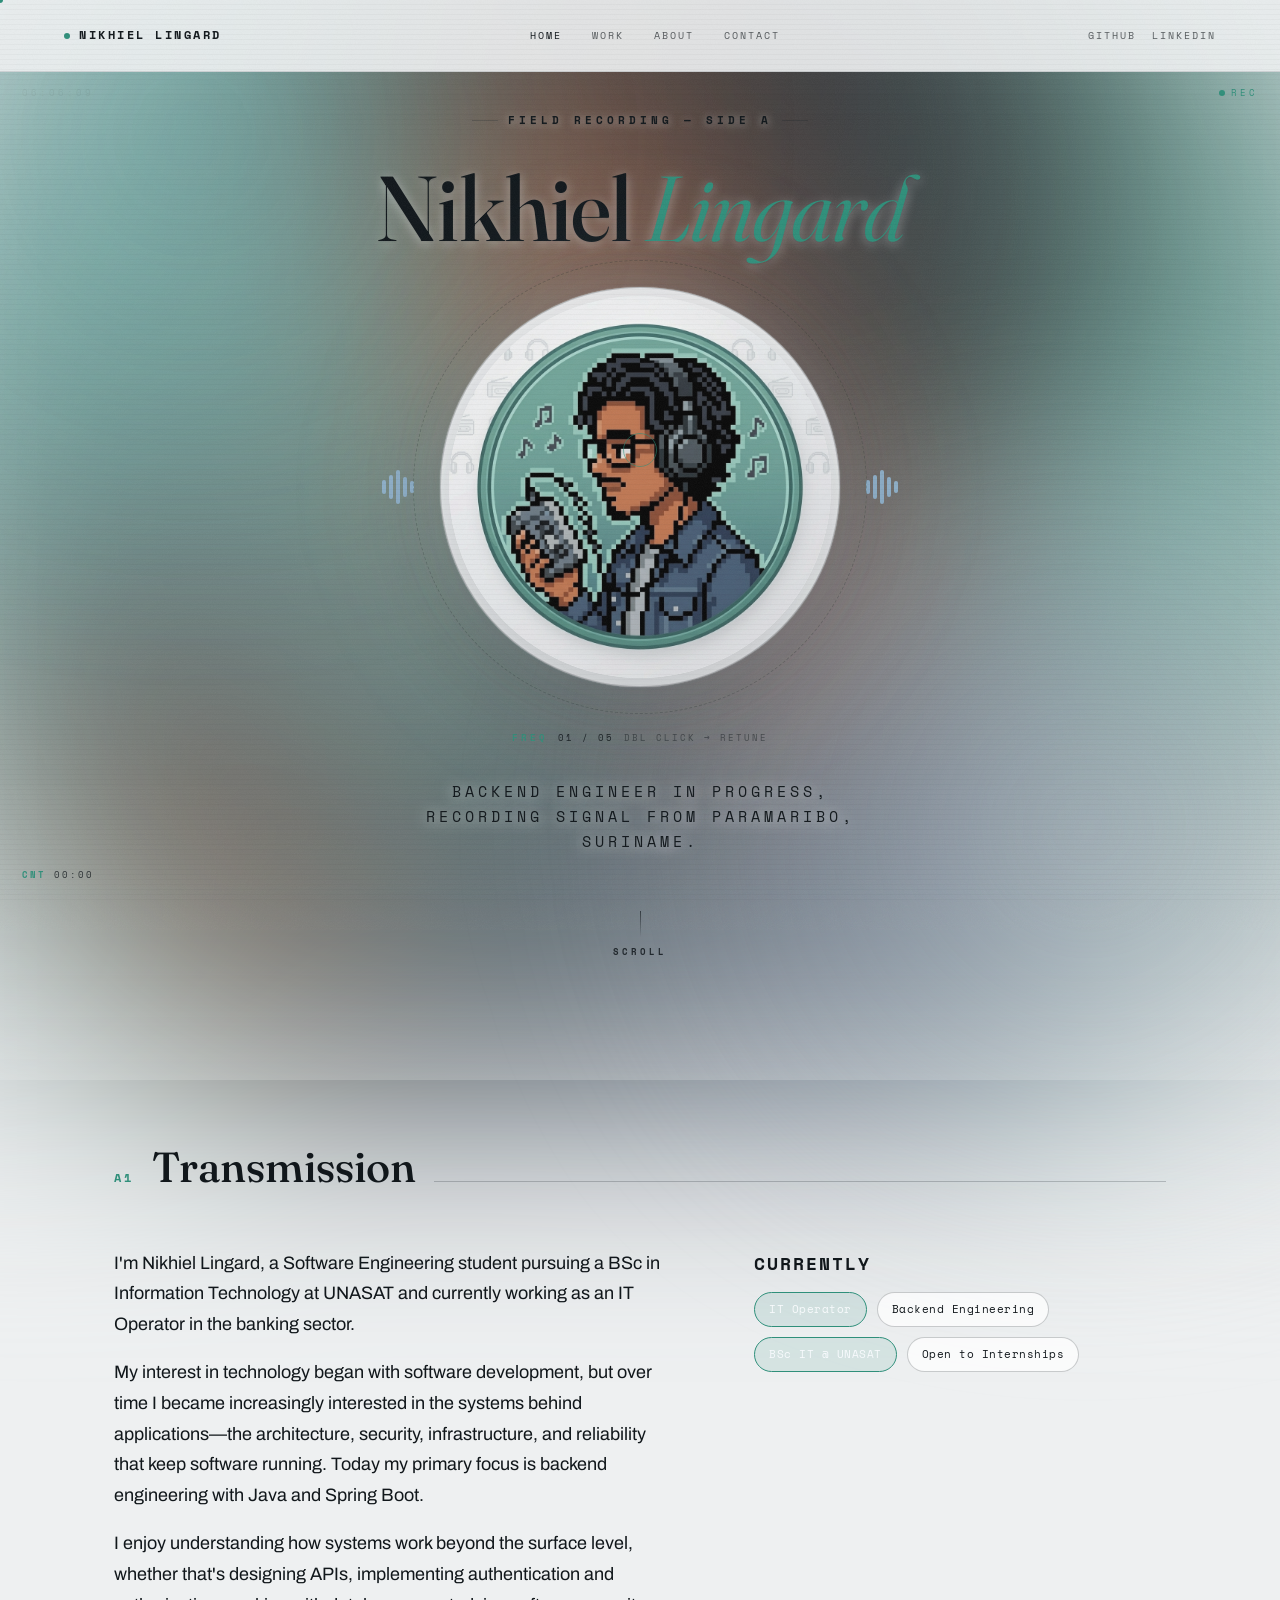
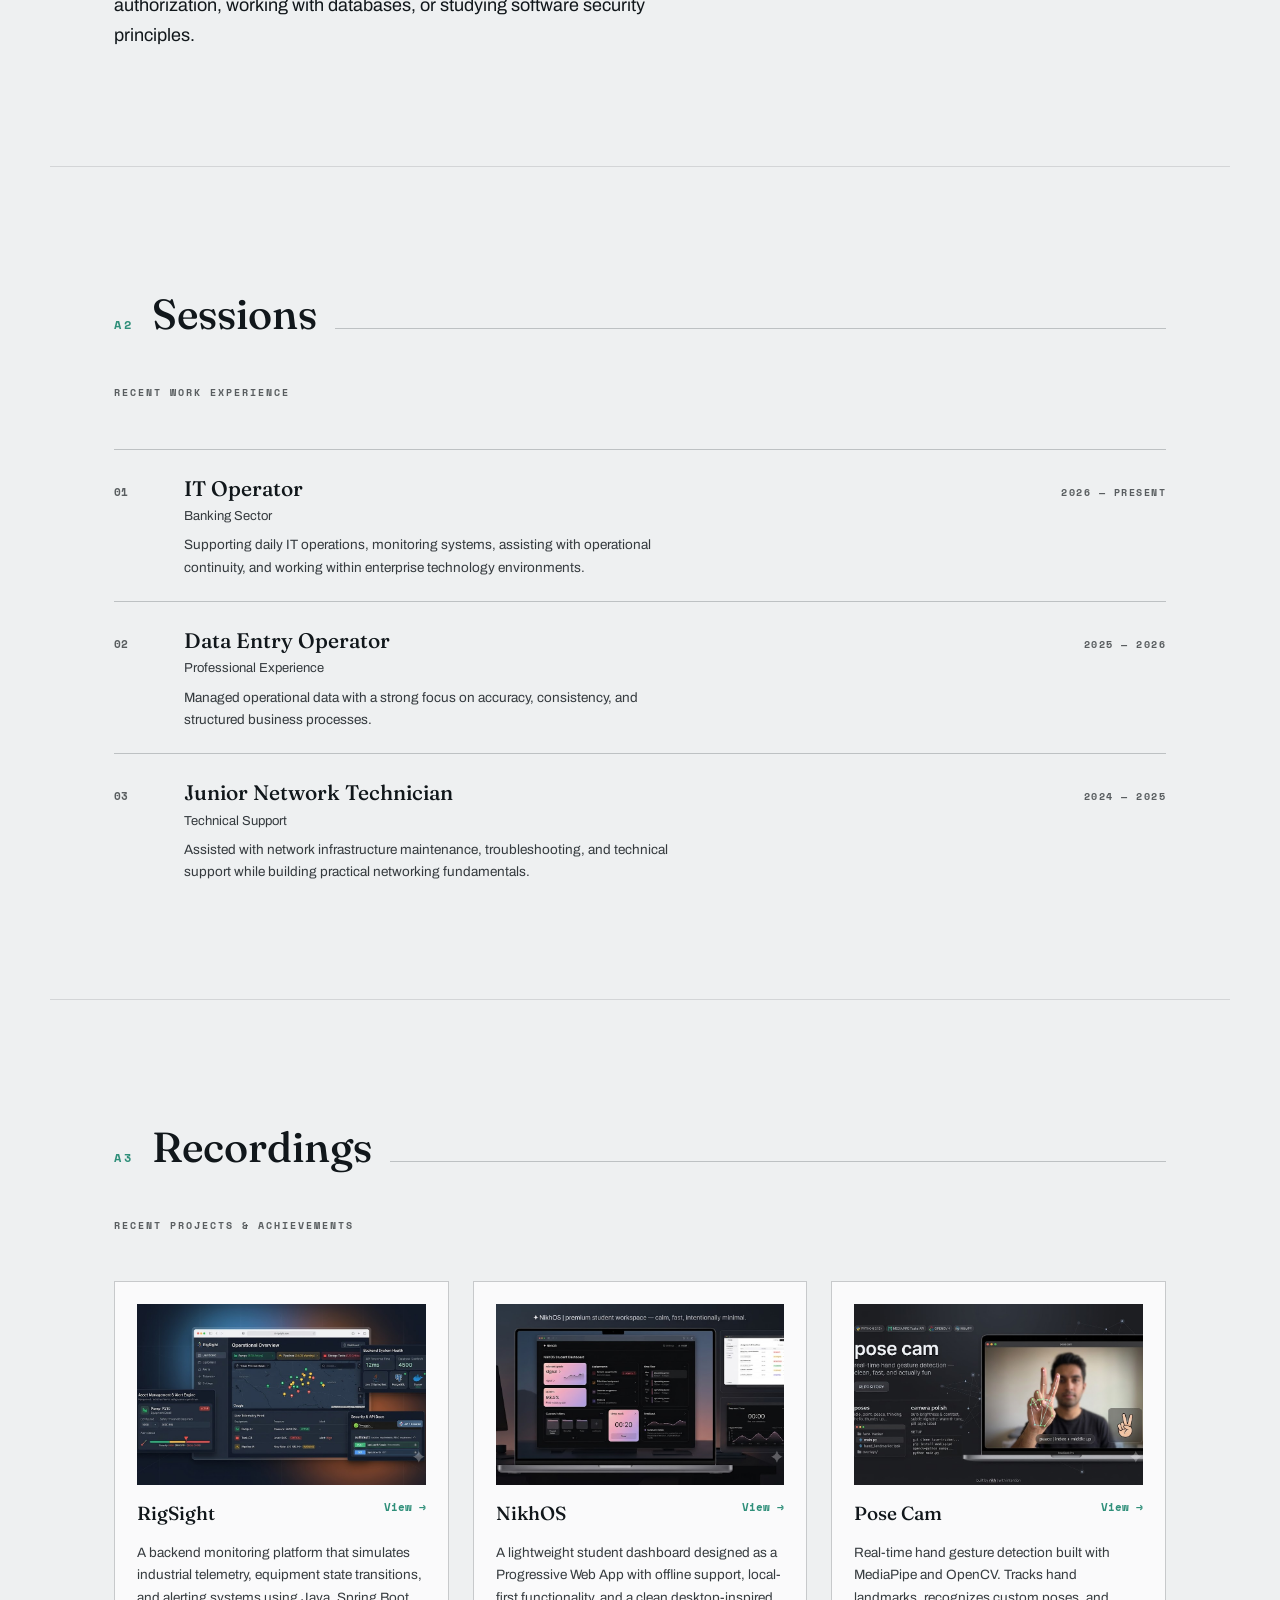
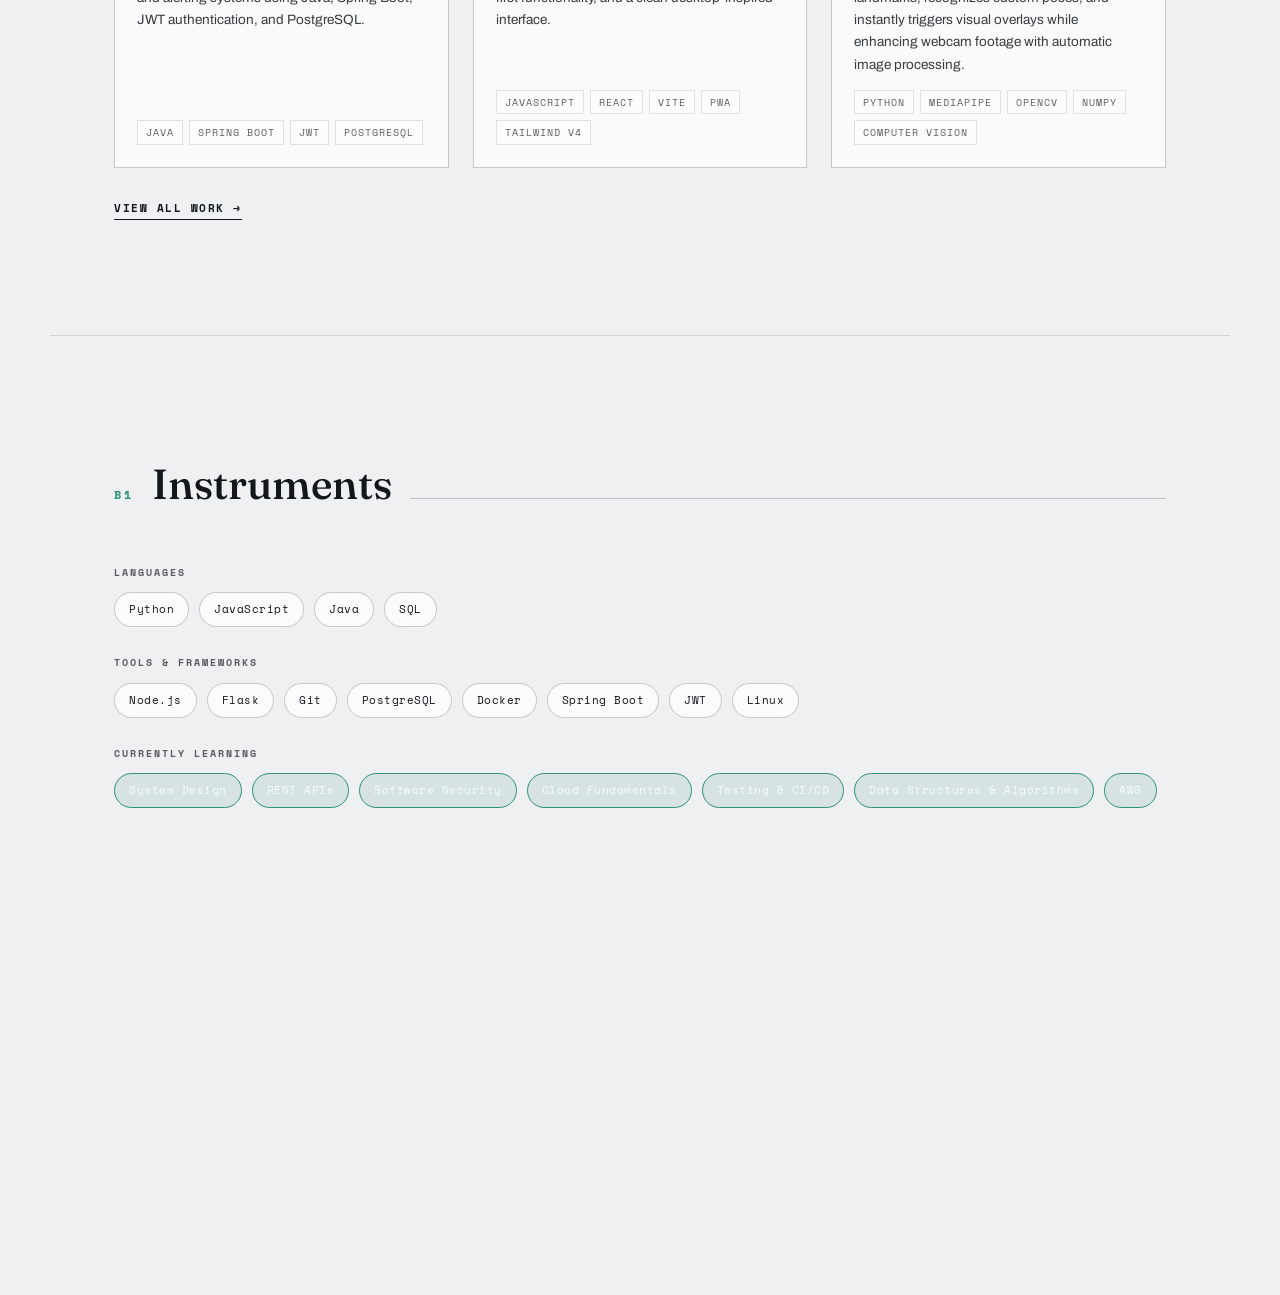
==== commit 7f096cf8: "Add OG image and social metadata" ====
--- a/index.html
+++ b/index.html
@@ -1,7 +1,10 @@
 <!DOCTYPE html>
 <html lang="en">
+
 <head>
+
   <meta charset="UTF-8" />
+
   <meta name="viewport" content="width=device-width, initial-scale=1.0" />
 
   <title>Nikhiel Lingard — Backend Engineer in Progress</title>
@@ -11,23 +14,82 @@
     content="Portfolio of Nikhiel Lingard — backend engineer in progress, based in Paramaribo, Suriname."
   />
 
+  <!-- Open Graph -->
+  <meta property="og:type" content="website" />
+
+  <meta
+    property="og:title"
+    content="Nikhiel Lingard — Backend Engineer in Progress"
+  />
+
+  <meta
+    property="og:description"
+    content="Portfolio of Nikhiel Lingard — backend engineer in progress, based in Paramaribo, Suriname."
+  />
+
+  <meta
+    property="og:image"
+    content="https://nikhcodes.github.io/img/og-image.png"
+  />
+
+  <meta property="og:image:width" content="1200" />
+  <meta property="og:image:height" content="630" />
+
+  <!-- Twitter / X -->
+  <meta name="twitter:card" content="summary_large_image" />
+
+  <meta
+    name="twitter:title"
+    content="Nikhiel Lingard — Backend Engineer in Progress"
+  />
+
+  <meta
+    name="twitter:description"
+    content="Portfolio of Nikhiel Lingard — backend engineer in progress, based in Paramaribo, Suriname."
+  />
+
+  <meta
+    name="twitter:image"
+    content="https://nikhcodes.github.io/img/og-image.png"
+  />
+
+  <meta name="twitter:image:width" content="1200" />
+  <meta name="twitter:image:height" content="630" />
+
   <!-- Fonts -->
-  <link rel="preconnect" href="https://fonts.googleapis.com">
-  <link rel="preconnect" href="https://fonts.gstatic.com" crossorigin>
+  <link rel="preconnect" href="https://fonts.googleapis.com" />
+
+  <link
+    rel="preconnect"
+    href="https://fonts.gstatic.com"
+    crossorigin
+  />
 
   <link
     href="https://fonts.googleapis.com/css2?family=Fraunces:ital,opsz,wght@0,9..144,350;0,9..144,480;0,9..144,560;1,9..144,400&family=Archivo:wght@400;500;600&family=Space+Mono:wght@400;700&display=swap"
     rel="stylesheet"
-  >
-
-  <link rel="icon" type="image/png" href="./img/favicon.png">
-  <link rel="icon" href="./img/favicon.ico" sizes="any">
-  <link rel="apple-touch-icon" href="./img/favicon.png">
-
-  <meta name="theme-color" content="#2F8F7A">
-
-  <link rel="stylesheet" href="css/main.css">
+  />
+
+  <!-- Favicon -->
+  <link rel="icon" href="/img/favicon.png" sizes="32x32" />
+
+  <link
+    rel="icon"
+    href="/img/favicon.ico"
+    sizes="any"
+  />
+
+  <link
+    rel="apple-touch-icon"
+    href="/img/favicon.png"
+  />
+
+  <meta name="theme-color" content="#2F8F7A" />
+
+  <link rel="stylesheet" href="css/main.css" />
+
 </head>
+
 
 <body>
 
